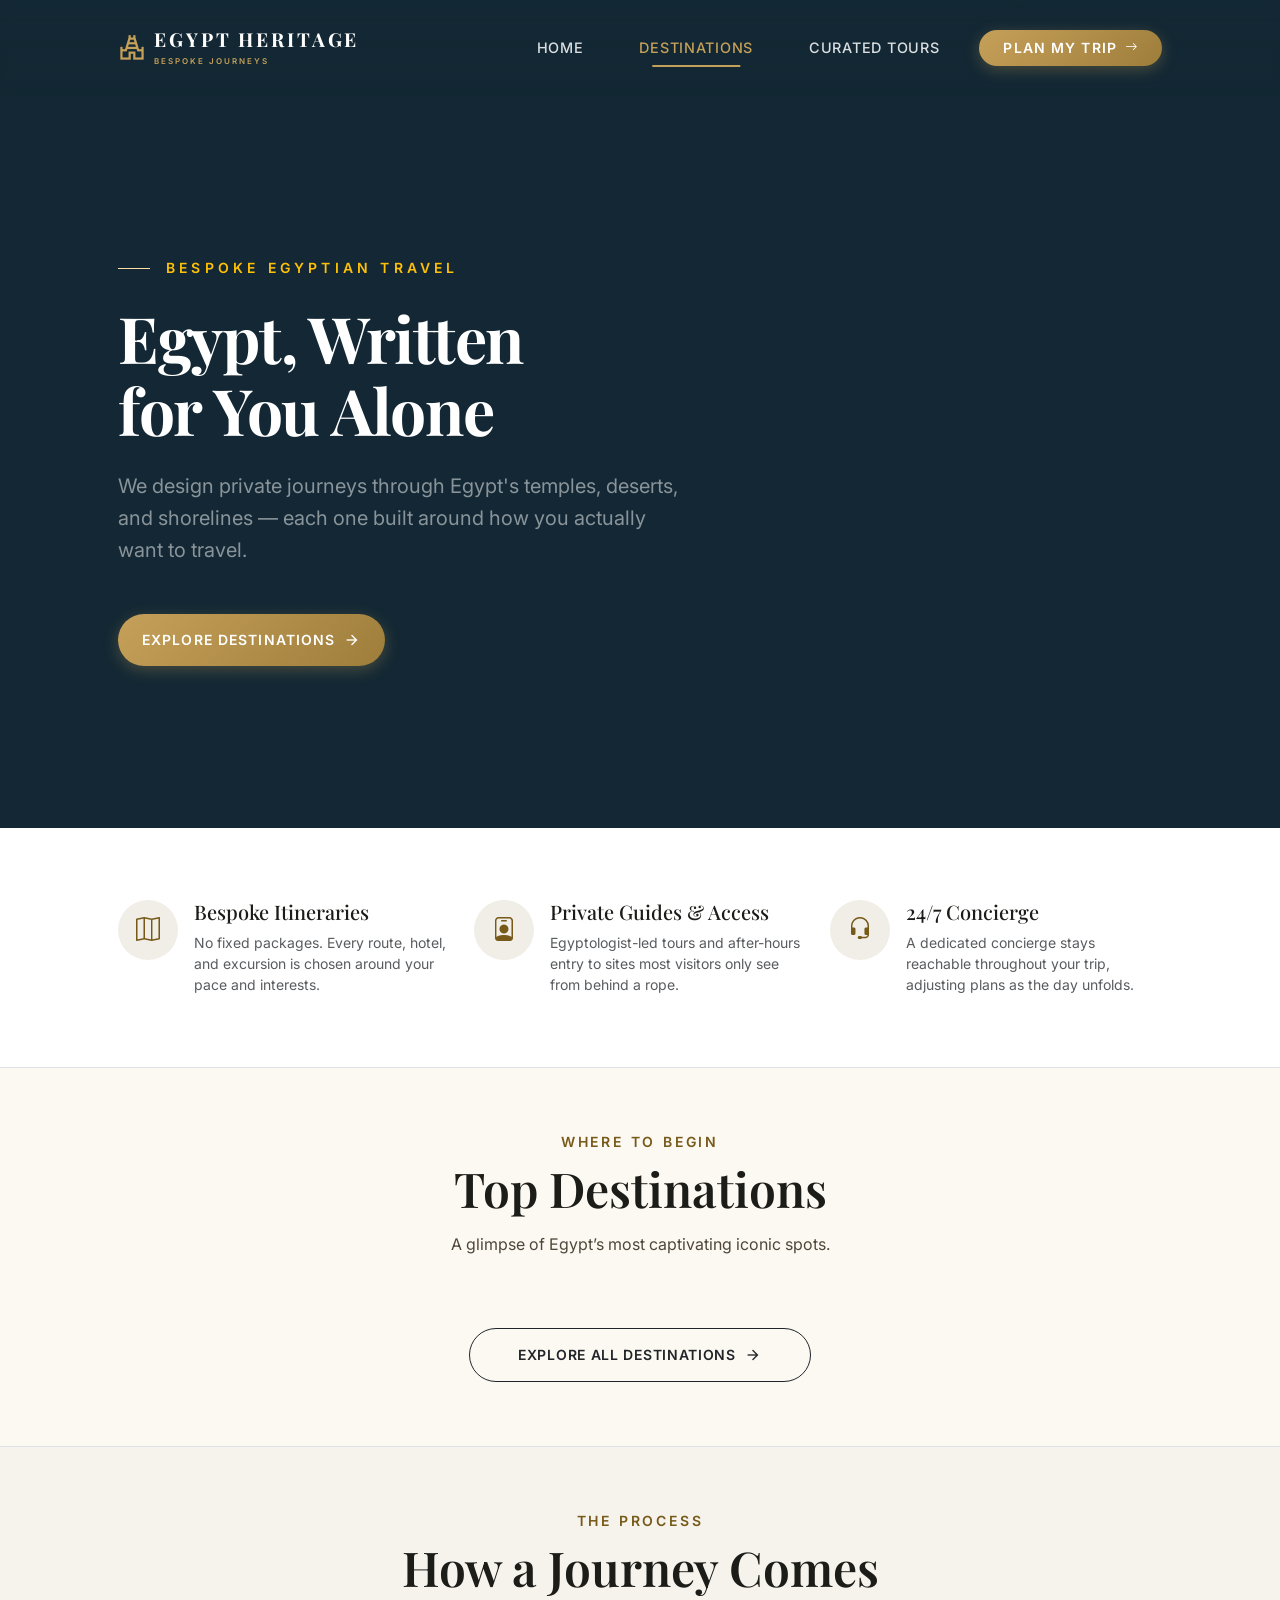
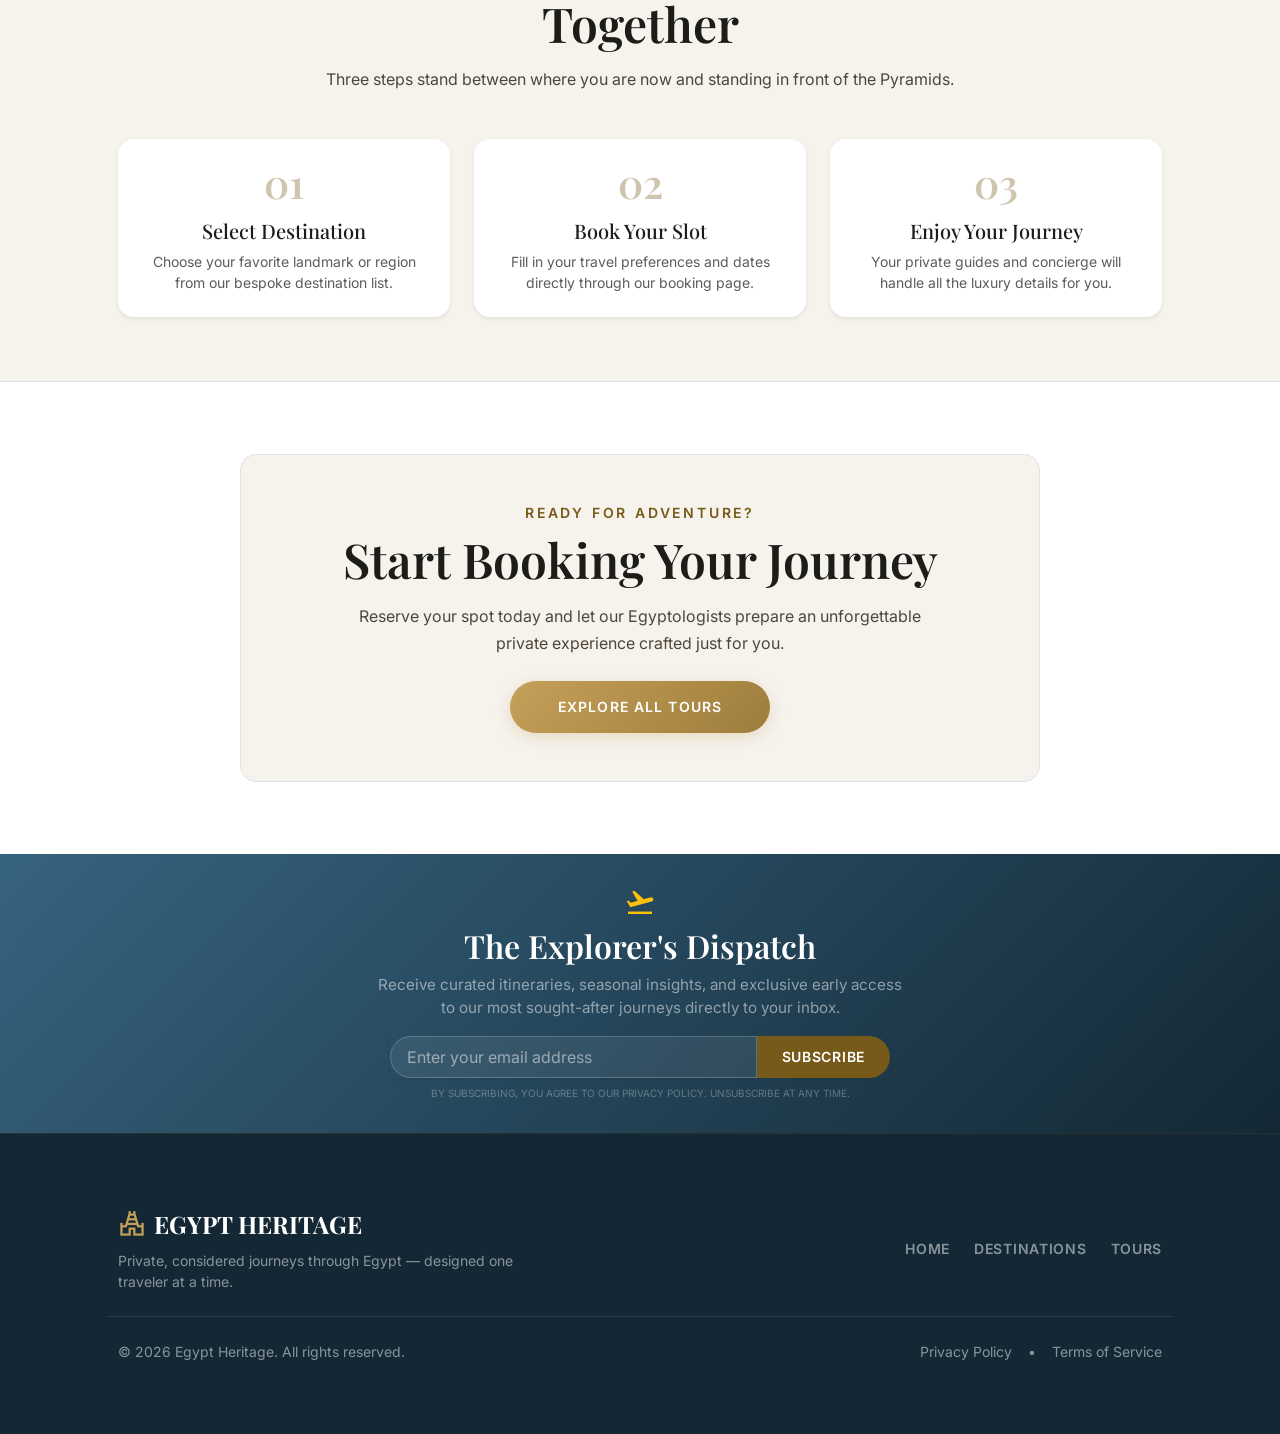
==== index.html @ 4c1e5c1d "Add files via upload" ====
<!DOCTYPE html>
<html lang="en">

<head>
  <meta charset="utf-8" />
  <meta name="viewport" content="width=device-width, initial-scale=1" />
  <title>Egypt Heritage | Bespoke Journeys Through Egypt</title>

  <link href="https://cdn.jsdelivr.net/npm/bootstrap@5.3.2/dist/css/bootstrap.min.css" rel="stylesheet" />
  <link href="https://fonts.googleapis.com/css2?family=Material+Symbols+Outlined:wght,FILL@100..700,0..1&display=swap"
    rel="stylesheet" />
  <link
    href="https://fonts.googleapis.com/css2?family=Playfair+Display:wght@400;500;600;700&family=Inter:wght@400;500;600&display=swap"
    rel="stylesheet" />
  <link rel="stylesheet" href="https://cdn.jsdelivr.net/npm/bootstrap-icons@1.11.1/font/bootstrap-icons.css">
  <link rel="stylesheet" href="home.css">
</head>

<body>

  <nav class="navbar navbar-expand-lg fixed-top custom-luxury-nav transition-all">
    <div class="container-xl px-3 px-lg-5">

      <a class="navbar-brand d-flex align-items-center gap-2" href="./index.html">
        <span class="material-symbols-outlined text-gold fs-3">temple_hindu</span>
        <div class="d-flex flex-column text-start">
          <span class="font-headline fw-bold tracking-wider text-white logo-text">EGYPT HERITAGE</span>
          <span class="label-md text-gold text-uppercase"
            style="font-size: 8px; letter-spacing: 0.25em; margin-top: -3px;">Bespoke Journeys</span>
        </div>
      </a>

      <button class="navbar-toggler border-0 shadow-none text-white p-0" type="button" data-bs-toggle="collapse"
        data-bs-target="#luxuryNavbar">
        <span class="material-symbols-outlined fs-2 text-gold">menu</span>
      </button>

      <div class="collapse navbar-collapse" id="luxuryNavbar">
        <ul class="navbar-nav ms-auto me-4 mb-2 mb-lg-0 align-items-lg-center gap-lg-4">
          <li class="nav-item">
            <a class="nav-link nav-luxury-link" href="./index.html">Home</a>
          </li>
          <li class="nav-item">
            <a class="nav-link nav-luxury-link active" href="./Destiantions.html">Destinations</a>
          </li>
          <li class="nav-item">
            <a class="nav-link nav-luxury-link" href="./Tours.html">Curated Tours</a>
          </li>
        </ul>
        <div class="d-flex align-items-center">
          <a href=""
            class="btn btn-luxury-gold rounded-pill px-4 py-2 d-inline-flex align-items-center gap-2 label-md text-uppercase">
            <span>Plan My Trip</span>
            <i class="bi bi-arrow-right small"></i>
          </a>
        </div>
      </div>

    </div>
  </nav>

  <main class="w-100">
    <section class="hero-section-home d-flex align-items-center overflow-hidden pt-5">
      <div class="position-absolute top-0 start-0 w-100 h-100 hero-bg-home"
        style="background-image: url('https://images.unsplash.com/photo-1539768942893-daf53e448371?auto=format&fit=crop&w=1800&q=80');">
      </div>
      <div class="position-absolute top-0 start-0 w-100 h-100 hero-overlay-home"></div>
      <div class="position-relative z-1 container-xl px-3 px-lg-5 mt-5">
        <div class="row">
          <div class="col-12 col-lg-8">
            <span class="label-md text-warning text-uppercase d-flex align-items-center gap-3 mb-4"
              style="letter-spacing: 0.3em;">
              <span style="width: 32px; height: 1px; background-color: #ffdea5;"></span>
              Bespoke Egyptian Travel
            </span>
            <h1 class="font-headline display-lg d-none d-md-block text-white mb-4">Egypt, Written<br />for You Alone
            </h1>
            <h1 class="font-headline display-lg-mobile d-md-none text-white mb-4">Egypt, Written for You Alone</h1>
            <p class="fs-5 text-white-50 mb-5" style="max-width: 560px; line-height: 1.6;">
              We design private journeys through Egypt's temples, deserts, and shorelines &mdash; each one built around
              how you actually want to travel.
            </p>
            <div class="d-flex flex-column flex-sm-row gap-3">
              <a href="./Destiantions.html"
                class="btn btn-luxury-gold rounded-pill px-4 py-3 label-md text-uppercase d-inline-flex align-items-center justify-content-center gap-2">
                Explore Destinations
                <span class="material-symbols-outlined" style="font-size: 18px;">arrow_forward</span>
              </a>
            </div>
          </div>
        </div>
      </div>
    </section>

    <section class="py-5 bg-white border-bottom">
      <div class="container-xl px-3 px-lg-5 py-4">
        <div class="row g-4">
          <div class="col-12 col-md-4">
            <div class="d-flex align-items-start gap-3">
              <div class="icon-box text-primary-custom flex-shrink-0">
                <i class="bi bi-map fs-4"></i>
              </div>
              <div>
                <h5 class="font-headline mb-2">Bespoke Itineraries</h5>
                <p class="text-muted small mb-0">No fixed packages. Every route, hotel, and excursion is chosen around
                  your pace and interests.</p>
              </div>
            </div>
          </div>
          <div class="col-12 col-md-4">
            <div class="d-flex align-items-start gap-3">
              <div class="icon-box text-primary-custom flex-shrink-0">
                <i class="bi bi-person-badge fs-4"></i>
              </div>
              <div>
                <h5 class="font-headline mb-2">Private Guides &amp; Access</h5>
                <p class="text-muted small mb-0">Egyptologist-led tours and after-hours entry to sites most visitors
                  only see from behind a rope.</p>
              </div>
            </div>
          </div>
          <div class="col-12 col-md-4">
            <div class="d-flex align-items-start gap-3">
              <div class="icon-box text-primary-custom flex-shrink-0">
                <i class="bi bi-headset fs-4"></i>
              </div>
              <div>
                <h5 class="font-headline mb-2">24/7 Concierge</h5>
                <p class="text-muted small mb-0">A dedicated concierge stays reachable throughout your trip, adjusting
                  plans as the day unfolds.</p>
              </div>
            </div>
          </div>
        </div>
      </div>
    </section>

    <section class="py-5 my-3">
      <div class="container-xl px-3 px-lg-5">
        <div class="text-center mx-auto mb-5" style="max-width: 600px;">
          <span class="label-md text-primary-custom text-uppercase d-block mb-2" style="letter-spacing: 0.2em;">Where to
            Begin</span>
          <h2 class="font-headline headline-lg mb-3">Top Destinations</h2>
          <p class="fs-6 text-on-surface-variant mb-0">A glimpse of Egypt’s most captivating iconic spots.</p>
        </div>

        <div class="row g-4 justify-content-center" id="featured-grid"></div>

        <div class="text-center mt-5">
          <a href="./Destiantions.html"
            class="btn btn-outline-dark rounded-pill px-5 py-3 label-md text-uppercase d-inline-flex align-items-center gap-2">
            Explore All Destinations
            <span class="material-symbols-outlined" style="font-size: 18px;">arrow_forward</span>
          </a>
        </div>
      </div>
    </section>

    <section class="py-5 bg-surface-low border-top border-bottom" id="how-it-works">
      <div class="container-xl px-3 px-lg-5 py-3">
        <div class="text-center mb-5 mx-auto" style="max-width: 650px;">
          <span class="label-md text-primary-custom text-uppercase d-block mb-2" style="letter-spacing: 0.2em;">The
            Process</span>
          <h2 class="font-headline headline-lg mb-3">How a Journey Comes Together</h2>
          <p class="text-on-surface-variant fs-6">Three steps stand between where you are now and standing in front of
            the Pyramids.</p>
        </div>

        <div class="row g-4">
          <div class="col-12 col-md-4">
            <div class="p-4 h-100 bg-white rounded-4 shadow-sm text-center">
              <span class="font-headline text-primary-custom step-number d-block mb-3">01</span>
              <h5 class="font-headline mb-2">Select Destination</h5>
              <p class="text-muted small mb-0">Choose your favorite landmark or region from our bespoke destination
                list.</p>
            </div>
          </div>
          <div class="col-12 col-md-4">
            <div class="p-4 h-100 bg-white rounded-4 shadow-sm text-center">
              <span class="font-headline text-primary-custom step-number d-block mb-3">02</span>
              <h5 class="font-headline mb-2">Book Your Slot</h5>
              <p class="text-muted small mb-0">Fill in your travel preferences and dates directly through our booking
                page.</p>
            </div>
          </div>
          <div class="col-12 col-md-4">
            <div class="p-4 h-100 bg-white rounded-4 shadow-sm text-center">
              <span class="font-headline text-primary-custom step-number d-block mb-3">03</span>
              <h5 class="font-headline mb-2">Enjoy Your Journey</h5>
              <p class="text-muted small mb-0">Your private guides and concierge will handle all the luxury details for
                you.</p>
            </div>
          </div>
        </div>
      </div>
    </section>

    <section class="py-5 bg-white">
      <div class="container-xl px-3 px-lg-5 py-4">
        <div class="bg-surface-low p-4 p-md-5 rounded-4 border text-center mx-auto" style="max-width: 800px;">
          <span class="label-md text-primary-custom text-uppercase d-block mb-2" style="letter-spacing: 0.2em;">Ready
            for Adventure?</span>
          <h2 class="font-headline headline-lg mb-3">Start Booking Your Journey</h2>
          <p class="text-on-surface-variant mb-4 mx-auto" style="max-width: 580px; line-height: 1.7;">
            Reserve your spot today and let our Egyptologists prepare an unforgettable private experience crafted just
            for you.
          </p>
          <a href="./Tours.html"
            class="btn btn-luxury-gold rounded-pill px-5 py-3 label-md text-uppercase d-inline-flex align-items-center gap-2">
            Explore All Tours
          </a>
        </div>
      </div>
    </section>

    <section class="py-4 newsletter-section text-white position-relative">
      <div class="container-xl px-3 px-lg-5 text-center">
        <div class="mx-auto py-2" style="max-width: 650px;">
          <span class="material-symbols-outlined text-warning mb-2" style="font-size: 32px;">flight_takeoff</span>
          <h3 class="font-headline headline-md mb-2 text-white">The Explorer's Dispatch</h3>
          <p class="fs-6 text-white-50 mb-3 mx-auto"
            style="max-width: 540px; line-height: 1.5; font-size: 0.95rem !important;">
            Receive curated itineraries, seasonal insights, and exclusive early access to our most sought-after journeys
            directly to your inbox.
          </p>

          <form class="d-flex flex-column flex-sm-row justify-content-center shadow-sm mb-2 mx-auto" id="newsletterForm"
            style="max-width: 500px;">
            <input type="email"
              class="form-control form-control-custom rounded-start-pill rounded-sm-end-0 py-2 px-3 small"
              placeholder="Enter your email address" required />
            <button type="submit"
              class="btn bg-primary-custom rounded-end-pill rounded-sm-start-0 px-4 py-2 label-md text-uppercase text-nowrap mt-2 mt-sm-0">
              Subscribe
            </button>
          </form>

          <p class="text-white-50 text-uppercase tracking-wide mb-0" style="font-size: 10px; opacity: 0.6;">
            By subscribing, you agree to our privacy policy. Unsubscribe at any time.
          </p>
        </div>
      </div>
    </section>
  </main>

  <footer class="py-5 text-white" style="background-color: #132834; border-top: 1px solid rgba(119, 90, 25, 0.2);">
    <div class="container-xl px-3 px-lg-5 py-4">
      <div
        class="row g-4 justify-content-between align-items-center border-bottom border-secondary border-opacity-25 pb-4 mb-4">

        <div class="col-12 col-md-6 text-center text-md-start">
          <div class="d-flex align-items-center justify-content-center justify-content-md-start gap-2 mb-2">
            <span class="material-symbols-outlined text-gold fs-3">temple_hindu</span>
            <span class="font-headline fw-bold text-white fs-4">EGYPT HERITAGE</span>
          </div>
          <p class="text-white-50 small mb-0" style="max-width: 400px;">
            Private, considered journeys through Egypt — designed one traveler at a time.
          </p>
        </div>

        <div class="col-12 col-md-6 text-center text-md-end">
          <div class="d-flex flex-wrap justify-content-center justify-content-md-end gap-4 label-md text-uppercase">
            <a href="./index.html" class="text-white-50 text-decoration-none hover-gold">Home</a>
            <a href="../index.html" class="text-white-50 text-decoration-none hover-gold">Destinations</a>
            <a href="../tours/index.html" class="text-white-50 text-decoration-none hover-gold">Tours</a>
          </div>
        </div>

      </div>

      <div class="d-flex flex-column flex-sm-row justify-content-between align-items-center text-white-50 small">
        <p class="mb-2 mb-sm-0">© 2026 Egypt Heritage. All rights reserved.</p>
        <div class="d-flex gap-3">
          <a href="#" class="text-white-50 text-decoration-none hover-gold">Privacy Policy</a>
          <span>•</span>
          <a href="#" class="text-white-50 text-decoration-none hover-gold">Terms of Service</a>
        </div>
      </div>
    </div>
  </footer>

  <div class="modal fade" id="successModal" tabindex="-1" aria-hidden="true">
    <div class="modal-dialog modal-dialog-centered">
      <div class="modal-content bg-dark text-white border-secondary text-center p-4">
        <div class="modal-body">
          <span class="material-symbols-outlined text-success display-4 mb-3">check_circle</span>
          <h4 class="font-headline mb-2" id="successModalTitle">Thank You!</h4>
          <p class="text-white-50 mb-0" id="successModalBody">You have successfully subscribed to our Newsletter</p>
        </div>
      </div>
    </div>
  </div>

  <script src="https://cdn.jsdelivr.net/npm/bootstrap@5.3.2/dist/js/bootstrap.bundle.min.js"></script>
  <script src="main.js"></script>
</body>

</html>
---- home.css ----
body {
    background-color: #fcf9f3;
    font-family: 'Inter', sans-serif;
    color: #1c1c18;
}

.text-primary-custom { color: #775a19; }
.text-secondary-custom { color: #36637f; }
.text-on-surface-variant { color: #4e4639; }
.text-gold { color: #c5a059 !important; }

.bg-surface-custom { background-color: #fcf9f3; }
.bg-surface-low { background-color: #f6f3ed; }
.bg-surface-container { background-color: #f0eee8; }

.bg-primary-custom {
    background-color: #775a19;
    color: #ffffff;
}

.bg-secondary-custom {
    background-color: #36637f;
    color: #ffffff;
}

.bg-dark-custom { background-color: #132834; }

.font-headline { font-family: 'Playfair Display', serif; }

.display-lg {
    font-size: 64px;
    line-height: 72px;
    font-weight: 700;
    letter-spacing: -0.02em;
}

.display-lg-mobile {
    font-size: 40px;
    line-height: 48px;
    font-weight: 700;
}

.headline-lg {
    font-size: 48px;
    line-height: 56px;
    font-weight: 600;
}

.headline-md {
    font-size: 32px;
    line-height: 40px;
    font-weight: 600;
}

.label-md {
    font-size: 14px;
    line-height: 20px;
    font-weight: 600;
    letter-spacing: 0.05em;
}

.transition-all {
    transition: all 0.35s cubic-bezier(0.4, 0, 0.2, 1);
}

.custom-luxury-nav {
    padding: 1.25rem 0;
    background: linear-gradient(to bottom, rgba(19, 40, 52, 0.85) 0%, rgba(19, 40, 52, 0) 100%);
    backdrop-filter: blur(4px);
    -webkit-backdrop-filter: blur(4px);
    z-index: 1030;
}

.custom-luxury-nav.scrolled {
    padding: 0.75rem 0;
    background-color: rgba(19, 40, 52, 0.95) !important;
    backdrop-filter: blur(12px);
    -webkit-backdrop-filter: blur(12px);
    box-shadow: 0 10px 30px rgba(0, 0, 0, 0.2);
    border-bottom: 1px solid rgba(197, 160, 89, 0.2);
}

.custom-luxury-nav .logo-text {
    font-size: 1.2rem;
    letter-spacing: 0.15em;
}

.nav-luxury-link {
    color: rgba(255, 255, 255, 0.85) !important;
    font-size: 0.9rem;
    font-weight: 500;
    letter-spacing: 0.05em;
    text-transform: uppercase;
    padding: 0.5rem 1rem !important;
    position: relative;
    transition: color 0.3s ease;
}

.nav-luxury-link:hover,
.nav-luxury-link.active {
    color: #c5a059 !important;
}

.nav-luxury-link::after {
    content: '';
    position: absolute;
    bottom: 0;
    left: 50%;
    width: 0;
    height: 2px;
    background-color: #c5a059;
    transition: all 0.3s ease;
    transform: translateX(-50%);
}

.nav-luxury-link:hover::after,
.nav-luxury-link.active::after {
    width: 60%;
}

.btn-luxury-gold {
    background: linear-gradient(135deg, #c5a059 0%, #9e7d3b 100%);
    color: #ffffff !important;
    border: none;
    font-weight: 600;
    letter-spacing: 0.08em;
    box-shadow: 0 4px 15px rgba(197, 160, 89, 0.3);
    transition: all 0.3s ease;
}

.btn-luxury-gold:hover {
    background: linear-gradient(135deg, #d4af66 0%, #b08e48 100%);
    transform: translateY(-2px);
    box-shadow: 0 6px 20px rgba(197, 160, 89, 0.45);
}

.hover-gold:hover {
    color: #c5a059 !important;
    transition: color 0.3s ease;
}

.hero-section-home {
    height: 92vh;
    min-height: 620px;
    position: relative;
    background-color: #132834;
}

.hero-bg-home {
    background-size: cover;
    background-position: center;
    transform: scale(1.02);
}

.hero-overlay-home {
    background: linear-gradient(100deg, rgba(19, 40, 52, 0.88) 0%, rgba(19, 40, 52, 0.55) 55%, rgba(19, 40, 52, 0.25) 100%);
}

.card-bento-sm {
    position: relative;
    border-radius: 1rem;
    overflow: hidden;
    height: 340px;
    box-shadow: 0 10px 25px rgba(0, 0, 0, 0.08);
    transition: all 0.5s ease;
}

.card-bento-sm:hover {
    box-shadow: 0 20px 35px rgba(0, 0, 0, 0.18);
}

.card-bento-sm img {
    width: 100%;
    height: 100%;
    object-fit: cover;
    transition: transform 1s ease;
}

.card-bento-sm:hover img {
    transform: scale(1.05);
}

.card-overlay {
    background: linear-gradient(to top, rgba(0, 0, 0, 0.75) 0%, rgba(0, 0, 0, 0.2) 50%, transparent 100%);
}

.btn-circle {
    width: 48px;
    height: 48px;
    border-radius: 50%;
    display: flex;
    align-items: center;
    justify-content: center;
    transition: all 0.3s ease;
}

.btn-circle:hover {
    background-color: #775a19 !important;
    border-color: #775a19 !important;
    transform: scale(1.1);
}

.icon-box {
    width: 60px;
    height: 60px;
    border-radius: 50%;
    background-color: rgba(119, 90, 25, 0.1);
    display: flex;
    align-items: center;
    justify-content: center;
}

.step-number {
    font-size: 40px;
    font-weight: 600;
    line-height: 1;
    opacity: 0.35;
}

.backdrop-blur {
    backdrop-filter: blur(8px);
    -webkit-backdrop-filter: blur(8px);
}

.form-control-plan {
    background-color: #ffffff;
    border: 1px solid rgba(119, 90, 25, 0.18);
    border-radius: 0.6rem;
    padding: 0.65rem 0.9rem;
}

.form-control-plan:focus {
    border-color: #775a19;
    box-shadow: 0 0 0 0.2rem rgba(119, 90, 25, 0.12);
}

.newsletter-section {
    background: linear-gradient(135deg, #36637f 0%, #132834 100%);
}

.form-control-custom {
    background: rgba(255, 255, 255, 0.08);
    backdrop-filter: blur(8px);
    color: #fff;
    border: 1px solid rgba(255, 255, 255, 0.2);
    border-radius: 0;
    padding: 1rem 1.5rem;
}

.form-control-custom:focus {
    background: rgba(255, 255, 255, 0.12);
    color: #fff;
    box-shadow: none;
    border-color: #ffdea5;
}

.form-control-custom::placeholder {
    color: rgba(255, 255, 255, 0.5);
}
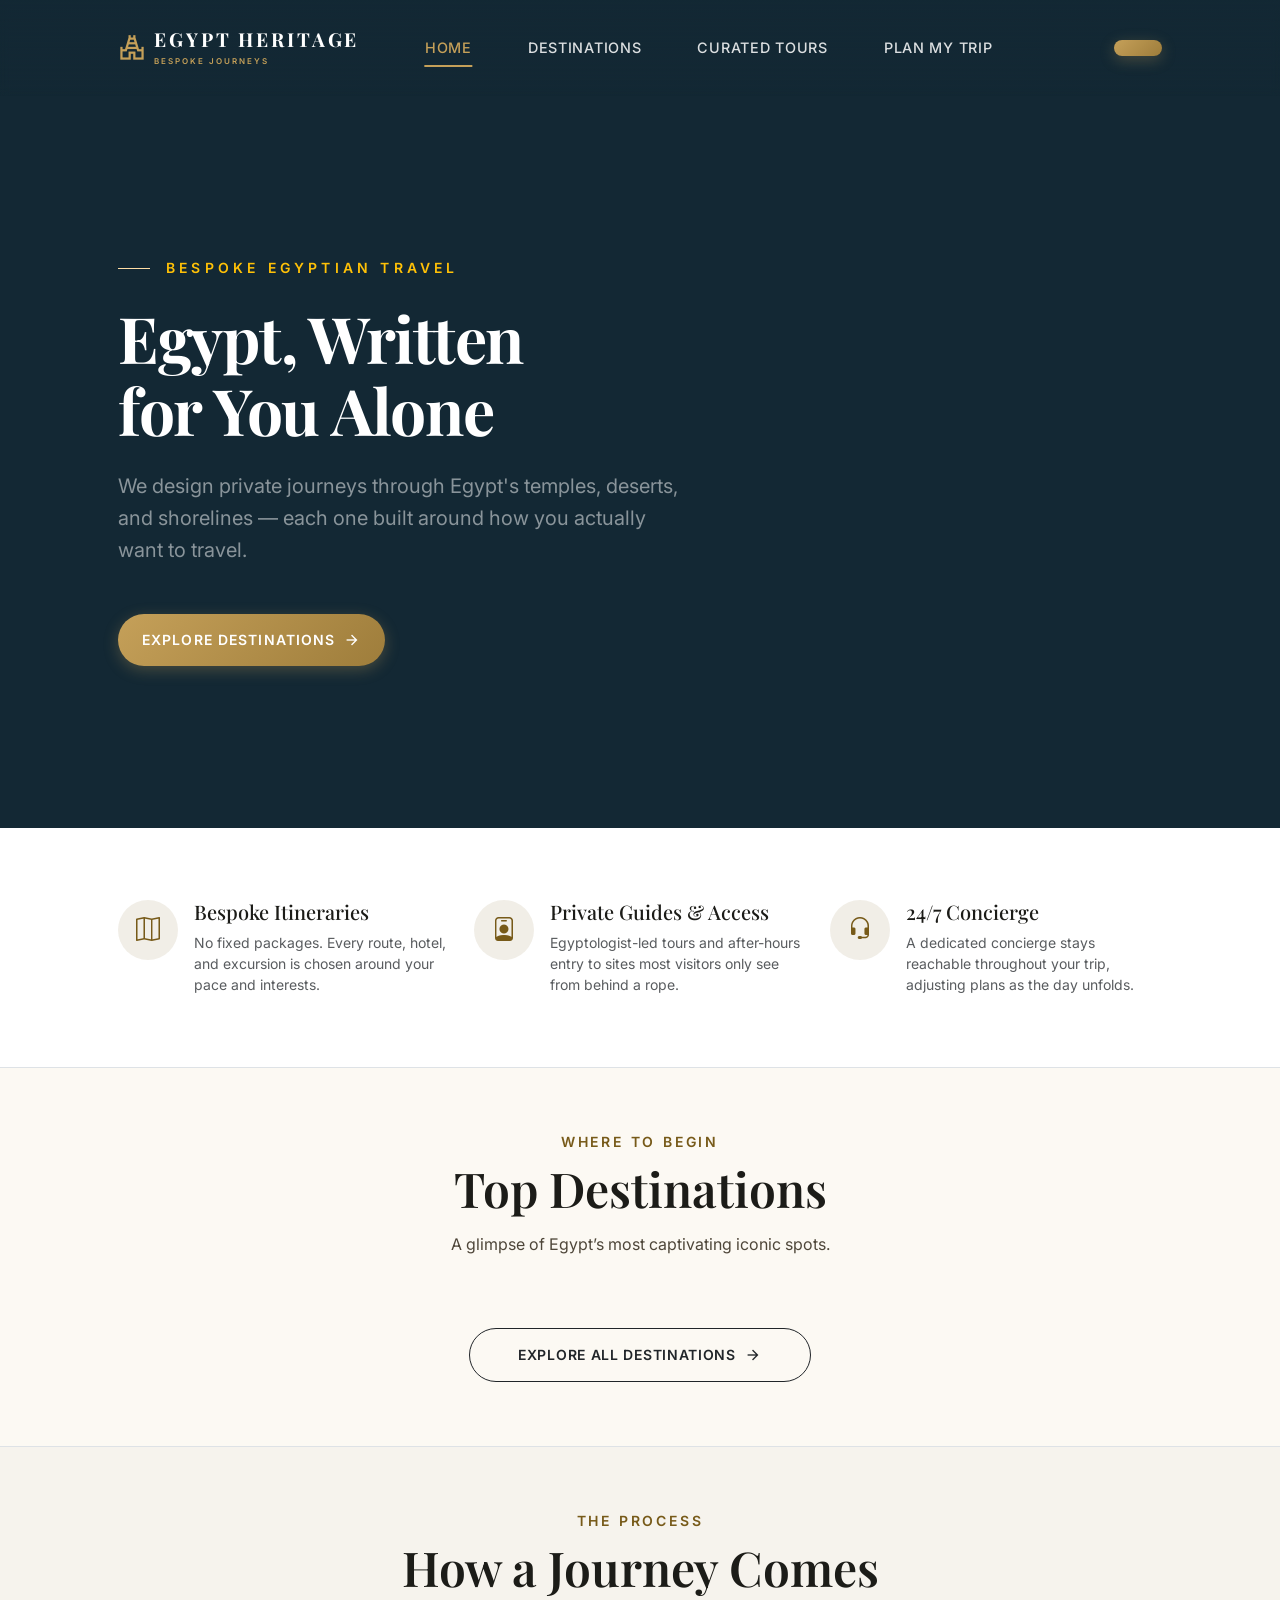
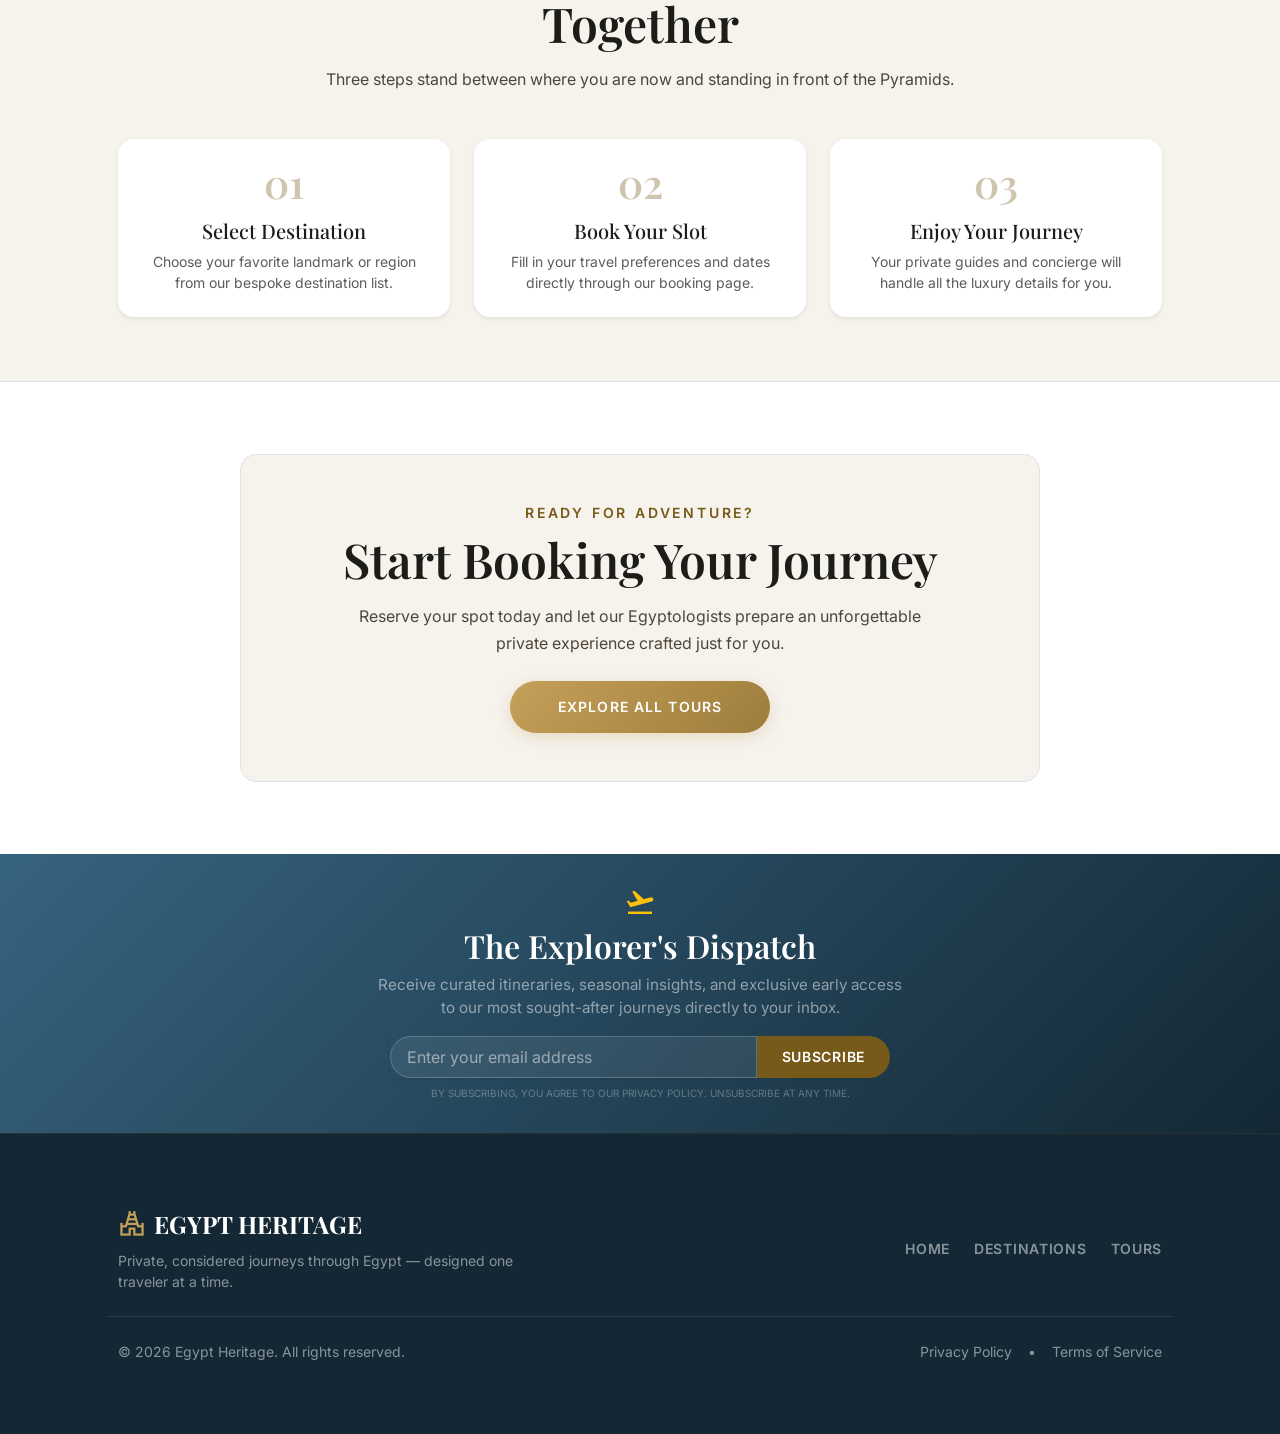
==== commit 6e7c78e6: "Refactor index.html for improved structure Updated the HTML structure and fixed minor issues." ====
--- a/index.html
+++ b/index.html
@@ -13,7 +13,7 @@
     href="https://fonts.googleapis.com/css2?family=Playfair+Display:wght@400;500;600;700&family=Inter:wght@400;500;600&display=swap"
     rel="stylesheet" />
   <link rel="stylesheet" href="https://cdn.jsdelivr.net/npm/bootstrap-icons@1.11.1/font/bootstrap-icons.css">
-  <link rel="stylesheet" href="home.css">
+  <link rel="stylesheet" href="./css/home.css">
 </head>
 
 <body>
@@ -21,11 +21,12 @@
   <nav class="navbar navbar-expand-lg fixed-top custom-luxury-nav transition-all">
     <div class="container-xl px-3 px-lg-5">
 
-      <a class="navbar-brand d-flex align-items-center gap-2" href="./index.html">
+
+      <a class="navbar-brand d-flex align-items-center gap-2 m-0" href="../index.html">
         <span class="material-symbols-outlined text-gold fs-3">temple_hindu</span>
         <div class="d-flex flex-column text-start">
-          <span class="font-headline fw-bold tracking-wider text-white logo-text">EGYPT HERITAGE</span>
-          <span class="label-md text-gold text-uppercase"
+          <span class="font-headline fw-bold tracking-wider text-white logo-text text-nowrap">EGYPT HERITAGE</span>
+          <span class="label-md text-gold text-uppercase text-nowrap"
             style="font-size: 8px; letter-spacing: 0.25em; margin-top: -3px;">Bespoke Journeys</span>
         </div>
       </a>
@@ -35,29 +36,36 @@
         <span class="material-symbols-outlined fs-2 text-gold">menu</span>
       </button>
 
-      <div class="collapse navbar-collapse" id="luxuryNavbar">
-        <ul class="navbar-nav ms-auto me-4 mb-2 mb-lg-0 align-items-lg-center gap-lg-4">
+      <div class="collapse navbar-collapse justify-content-between" id="luxuryNavbar">
+
+        <ul class="navbar-nav mx-auto align-items-lg-center gap-lg-3 gap-xl-4 my-3 my-lg-0 text-center">
           <li class="nav-item">
-            <a class="nav-link nav-luxury-link" href="./index.html">Home</a>
+            <a class="nav-link nav-luxury-link text-nowrap active" href="./index.html">Home</a>
           </li>
           <li class="nav-item">
-            <a class="nav-link nav-luxury-link active" href="./Destiantions.html">Destinations</a>
+            <a class="nav-link nav-luxury-link text-nowrap " href="./pages/Destiantions.html">Destinations</a>
           </li>
           <li class="nav-item">
-            <a class="nav-link nav-luxury-link" href="./Tours.html">Curated Tours</a>
+            <a class="nav-link nav-luxury-link text-nowrap" href="./pages/Tours.html">Curated Tours</a>
+          </li>
+          <li class="nav-item">
+            <a class="nav-link nav-luxury-link text-nowrap" href="./pages/Booking.html">Plan My Trip</a>
           </li>
         </ul>
-        <div class="d-flex align-items-center">
-          <a href=""
-            class="btn btn-luxury-gold rounded-pill px-4 py-2 d-inline-flex align-items-center gap-2 label-md text-uppercase">
-            <span>Plan My Trip</span>
-            <i class="bi bi-arrow-right small"></i>
-          </a>
-        </div>
+
+
+        <div
+          class="nav-auth-wrapper d-flex align-items-center justify-content-center justify-content-lg-end gap-4 gap-xl-5">
+          <span id="userDisplayName" class="text-gold fw-medium small text-nowrap me-2"></span>
+          <a href="#" id="authBtn"
+            class="btn btn-luxury-gold rounded-pill px-4 py-2 label-md text-uppercase text-nowrap"></a>
+        </div>
+
       </div>
 
     </div>
   </nav>
+
 
   <main class="w-100">
     <section class="hero-section-home d-flex align-items-center overflow-hidden pt-5">
@@ -81,7 +89,7 @@
               how you actually want to travel.
             </p>
             <div class="d-flex flex-column flex-sm-row gap-3">
-              <a href="./Destiantions.html"
+              <a href="./pages/Destiantions.html"
                 class="btn btn-luxury-gold rounded-pill px-4 py-3 label-md text-uppercase d-inline-flex align-items-center justify-content-center gap-2">
                 Explore Destinations
                 <span class="material-symbols-outlined" style="font-size: 18px;">arrow_forward</span>
@@ -147,7 +155,7 @@
         <div class="row g-4 justify-content-center" id="featured-grid"></div>
 
         <div class="text-center mt-5">
-          <a href="./Destiantions.html"
+          <a href="./pages/Destiantions.html"
             class="btn btn-outline-dark rounded-pill px-5 py-3 label-md text-uppercase d-inline-flex align-items-center gap-2">
             Explore All Destinations
             <span class="material-symbols-outlined" style="font-size: 18px;">arrow_forward</span>
@@ -205,7 +213,7 @@
             Reserve your spot today and let our Egyptologists prepare an unforgettable private experience crafted just
             for you.
           </p>
-          <a href="./Tours.html"
+          <a href="./pages/Tours.html"
             class="btn btn-luxury-gold rounded-pill px-5 py-3 label-md text-uppercase d-inline-flex align-items-center gap-2">
             Explore All Tours
           </a>
@@ -261,8 +269,8 @@
         <div class="col-12 col-md-6 text-center text-md-end">
           <div class="d-flex flex-wrap justify-content-center justify-content-md-end gap-4 label-md text-uppercase">
             <a href="./index.html" class="text-white-50 text-decoration-none hover-gold">Home</a>
-            <a href="../index.html" class="text-white-50 text-decoration-none hover-gold">Destinations</a>
-            <a href="../tours/index.html" class="text-white-50 text-decoration-none hover-gold">Tours</a>
+            <a href="./pages/Destiantions.html" class="text-white-50 text-decoration-none hover-gold">Destinations</a>
+            <a href="./pages/Tours.html" class="text-white-50 text-decoration-none hover-gold">Tours</a>
           </div>
         </div>
 
@@ -292,7 +300,7 @@
   </div>
 
   <script src="https://cdn.jsdelivr.net/npm/bootstrap@5.3.2/dist/js/bootstrap.bundle.min.js"></script>
-  <script src="main.js"></script>
+  <script src="./js/main.js"></script>
 </body>
 
-</html>+</html>
--- a/css/home.css
+++ b/css/home.css
@@ -0,0 +1,259 @@
+body {
+    background-color: #fcf9f3;
+    font-family: 'Inter', sans-serif;
+    color: #1c1c18;
+}
+
+.text-primary-custom { color: #775a19; }
+.text-secondary-custom { color: #36637f; }
+.text-on-surface-variant { color: #4e4639; }
+.text-gold { color: #c5a059 !important; }
+
+.bg-surface-custom { background-color: #fcf9f3; }
+.bg-surface-low { background-color: #f6f3ed; }
+.bg-surface-container { background-color: #f0eee8; }
+
+.bg-primary-custom {
+    background-color: #775a19;
+    color: #ffffff;
+}
+
+.bg-secondary-custom {
+    background-color: #36637f;
+    color: #ffffff;
+}
+
+.bg-dark-custom { background-color: #132834; }
+
+.font-headline { font-family: 'Playfair Display', serif; }
+
+.display-lg {
+    font-size: 64px;
+    line-height: 72px;
+    font-weight: 700;
+    letter-spacing: -0.02em;
+}
+
+.display-lg-mobile {
+    font-size: 40px;
+    line-height: 48px;
+    font-weight: 700;
+}
+
+.headline-lg {
+    font-size: 48px;
+    line-height: 56px;
+    font-weight: 600;
+}
+
+.headline-md {
+    font-size: 32px;
+    line-height: 40px;
+    font-weight: 600;
+}
+
+.label-md {
+    font-size: 14px;
+    line-height: 20px;
+    font-weight: 600;
+    letter-spacing: 0.05em;
+}
+
+.transition-all {
+    transition: all 0.35s cubic-bezier(0.4, 0, 0.2, 1);
+}
+
+.custom-luxury-nav {
+    padding: 1.25rem 0;
+    background: linear-gradient(to bottom, rgba(19, 40, 52, 0.85) 0%, rgba(19, 40, 52, 0) 100%);
+    backdrop-filter: blur(4px);
+    -webkit-backdrop-filter: blur(4px);
+    z-index: 1030;
+}
+
+.custom-luxury-nav.scrolled {
+    padding: 0.75rem 0;
+    background-color: rgba(19, 40, 52, 0.95) !important;
+    backdrop-filter: blur(12px);
+    -webkit-backdrop-filter: blur(12px);
+    box-shadow: 0 10px 30px rgba(0, 0, 0, 0.2);
+    border-bottom: 1px solid rgba(197, 160, 89, 0.2);
+}
+
+.custom-luxury-nav .logo-text {
+    font-size: 1.2rem;
+    letter-spacing: 0.15em;
+}
+
+.nav-luxury-link {
+    color: rgba(255, 255, 255, 0.85) !important;
+    font-size: 0.9rem;
+    font-weight: 500;
+    letter-spacing: 0.05em;
+    text-transform: uppercase;
+    padding: 0.5rem 1rem !important;
+    position: relative;
+    transition: color 0.3s ease;
+}
+
+.nav-luxury-link:hover,
+.nav-luxury-link.active {
+    color: #c5a059 !important;
+}
+
+.nav-luxury-link::after {
+    content: '';
+    position: absolute;
+    bottom: 0;
+    left: 50%;
+    width: 0;
+    height: 2px;
+    background-color: #c5a059;
+    transition: all 0.3s ease;
+    transform: translateX(-50%);
+}
+
+.nav-luxury-link:hover::after,
+.nav-luxury-link.active::after {
+    width: 60%;
+}
+
+.btn-luxury-gold {
+    background: linear-gradient(135deg, #c5a059 0%, #9e7d3b 100%);
+    color: #ffffff !important;
+    border: none;
+    font-weight: 600;
+    letter-spacing: 0.08em;
+    box-shadow: 0 4px 15px rgba(197, 160, 89, 0.3);
+    transition: all 0.3s ease;
+}
+
+.btn-luxury-gold:hover {
+    background: linear-gradient(135deg, #d4af66 0%, #b08e48 100%);
+    transform: translateY(-2px);
+    box-shadow: 0 6px 20px rgba(197, 160, 89, 0.45);
+}
+
+.hover-gold:hover {
+    color: #c5a059 !important;
+    transition: color 0.3s ease;
+}
+
+.hero-section-home {
+    height: 92vh;
+    min-height: 620px;
+    position: relative;
+    background-color: #132834;
+}
+
+.hero-bg-home {
+    background-size: cover;
+    background-position: center;
+    transform: scale(1.02);
+}
+
+.hero-overlay-home {
+    background: linear-gradient(100deg, rgba(19, 40, 52, 0.88) 0%, rgba(19, 40, 52, 0.55) 55%, rgba(19, 40, 52, 0.25) 100%);
+}
+
+.card-bento-sm {
+    position: relative;
+    border-radius: 1rem;
+    overflow: hidden;
+    height: 340px;
+    box-shadow: 0 10px 25px rgba(0, 0, 0, 0.08);
+    transition: all 0.5s ease;
+}
+
+.card-bento-sm:hover {
+    box-shadow: 0 20px 35px rgba(0, 0, 0, 0.18);
+}
+
+.card-bento-sm img {
+    width: 100%;
+    height: 100%;
+    object-fit: cover;
+    transition: transform 1s ease;
+}
+
+.card-bento-sm:hover img {
+    transform: scale(1.05);
+}
+
+.card-overlay {
+    background: linear-gradient(to top, rgba(0, 0, 0, 0.75) 0%, rgba(0, 0, 0, 0.2) 50%, transparent 100%);
+}
+
+.btn-circle {
+    width: 48px;
+    height: 48px;
+    border-radius: 50%;
+    display: flex;
+    align-items: center;
+    justify-content: center;
+    transition: all 0.3s ease;
+}
+
+.btn-circle:hover {
+    background-color: #775a19 !important;
+    border-color: #775a19 !important;
+    transform: scale(1.1);
+}
+
+.icon-box {
+    width: 60px;
+    height: 60px;
+    border-radius: 50%;
+    background-color: rgba(119, 90, 25, 0.1);
+    display: flex;
+    align-items: center;
+    justify-content: center;
+}
+
+.step-number {
+    font-size: 40px;
+    font-weight: 600;
+    line-height: 1;
+    opacity: 0.35;
+}
+
+.backdrop-blur {
+    backdrop-filter: blur(8px);
+    -webkit-backdrop-filter: blur(8px);
+}
+
+.form-control-plan {
+    background-color: #ffffff;
+    border: 1px solid rgba(119, 90, 25, 0.18);
+    border-radius: 0.6rem;
+    padding: 0.65rem 0.9rem;
+}
+
+.form-control-plan:focus {
+    border-color: #775a19;
+    box-shadow: 0 0 0 0.2rem rgba(119, 90, 25, 0.12);
+}
+
+.newsletter-section {
+    background: linear-gradient(135deg, #36637f 0%, #132834 100%);
+}
+
+.form-control-custom {
+    background: rgba(255, 255, 255, 0.08);
+    backdrop-filter: blur(8px);
+    color: #fff;
+    border: 1px solid rgba(255, 255, 255, 0.2);
+    border-radius: 0;
+    padding: 1rem 1.5rem;
+}
+
+.form-control-custom:focus {
+    background: rgba(255, 255, 255, 0.12);
+    color: #fff;
+    box-shadow: none;
+    border-color: #ffdea5;
+}
+
+.form-control-custom::placeholder {
+    color: rgba(255, 255, 255, 0.5);
+}
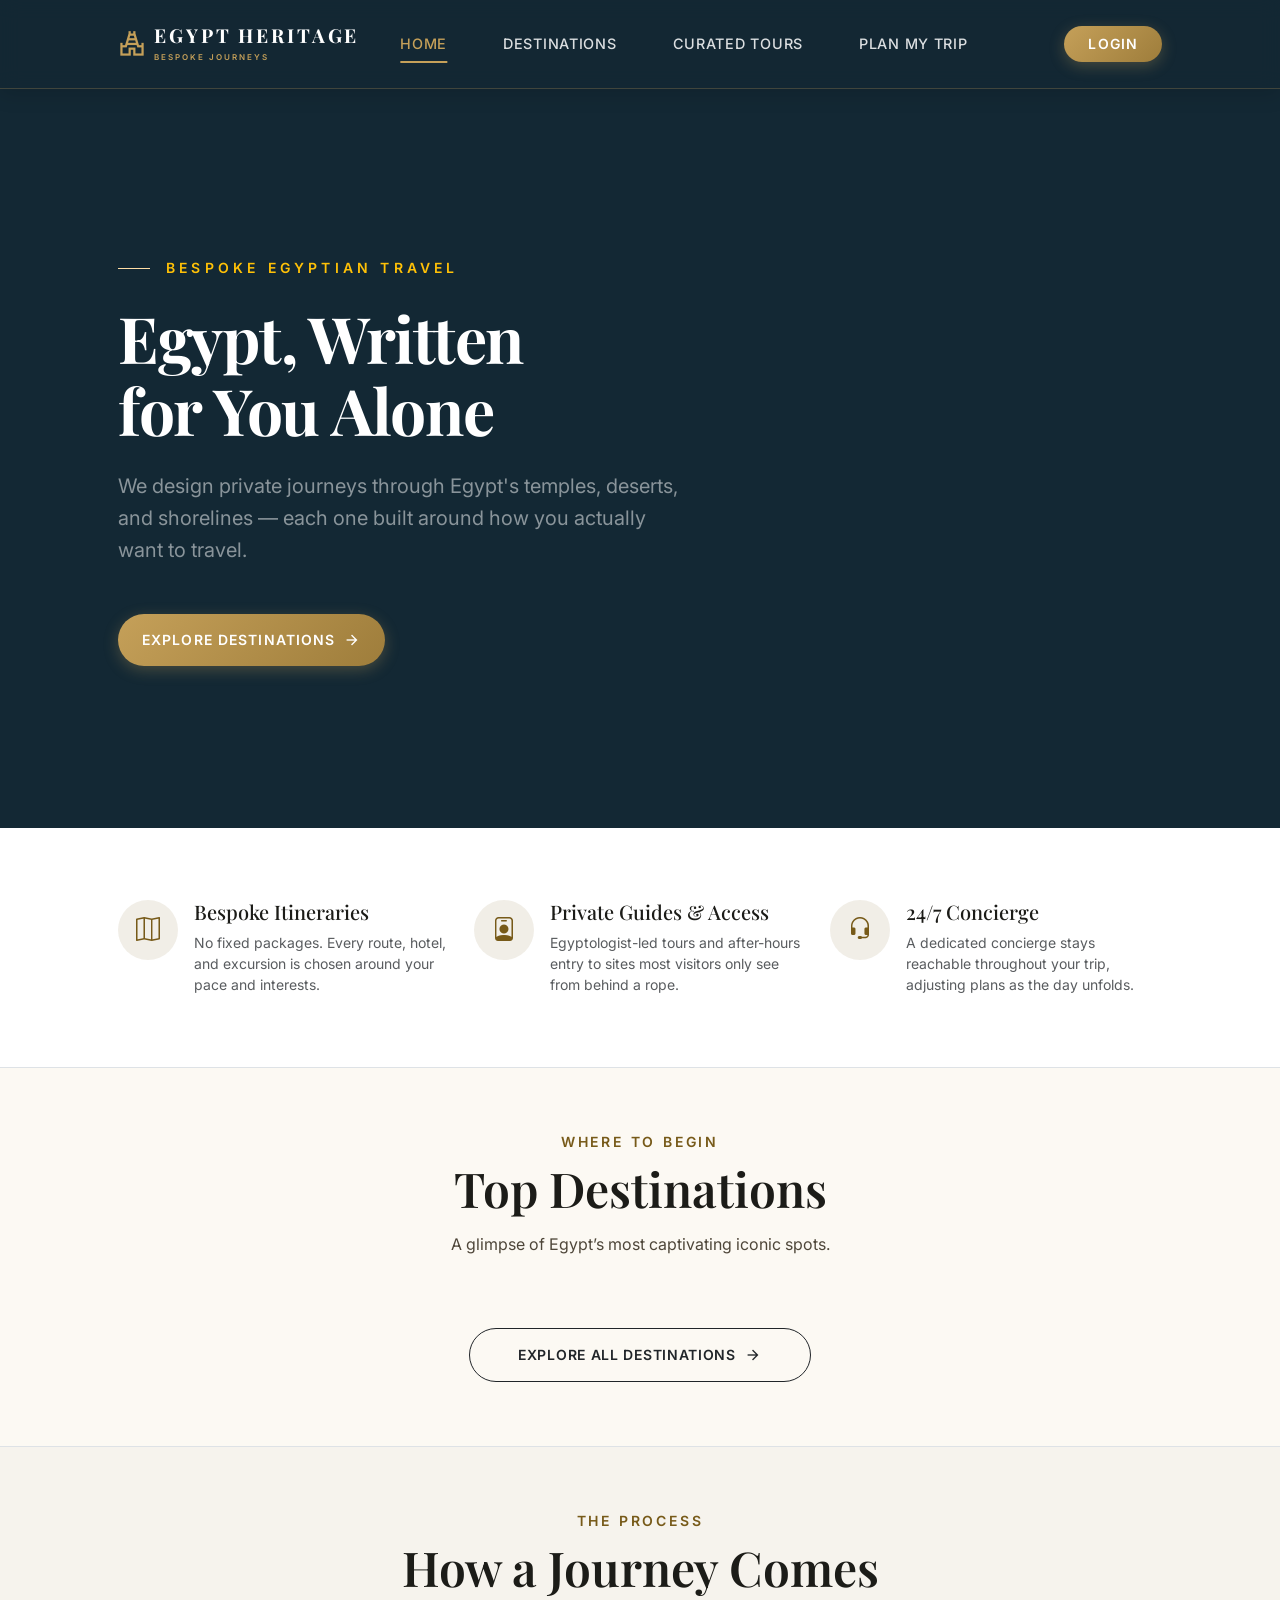
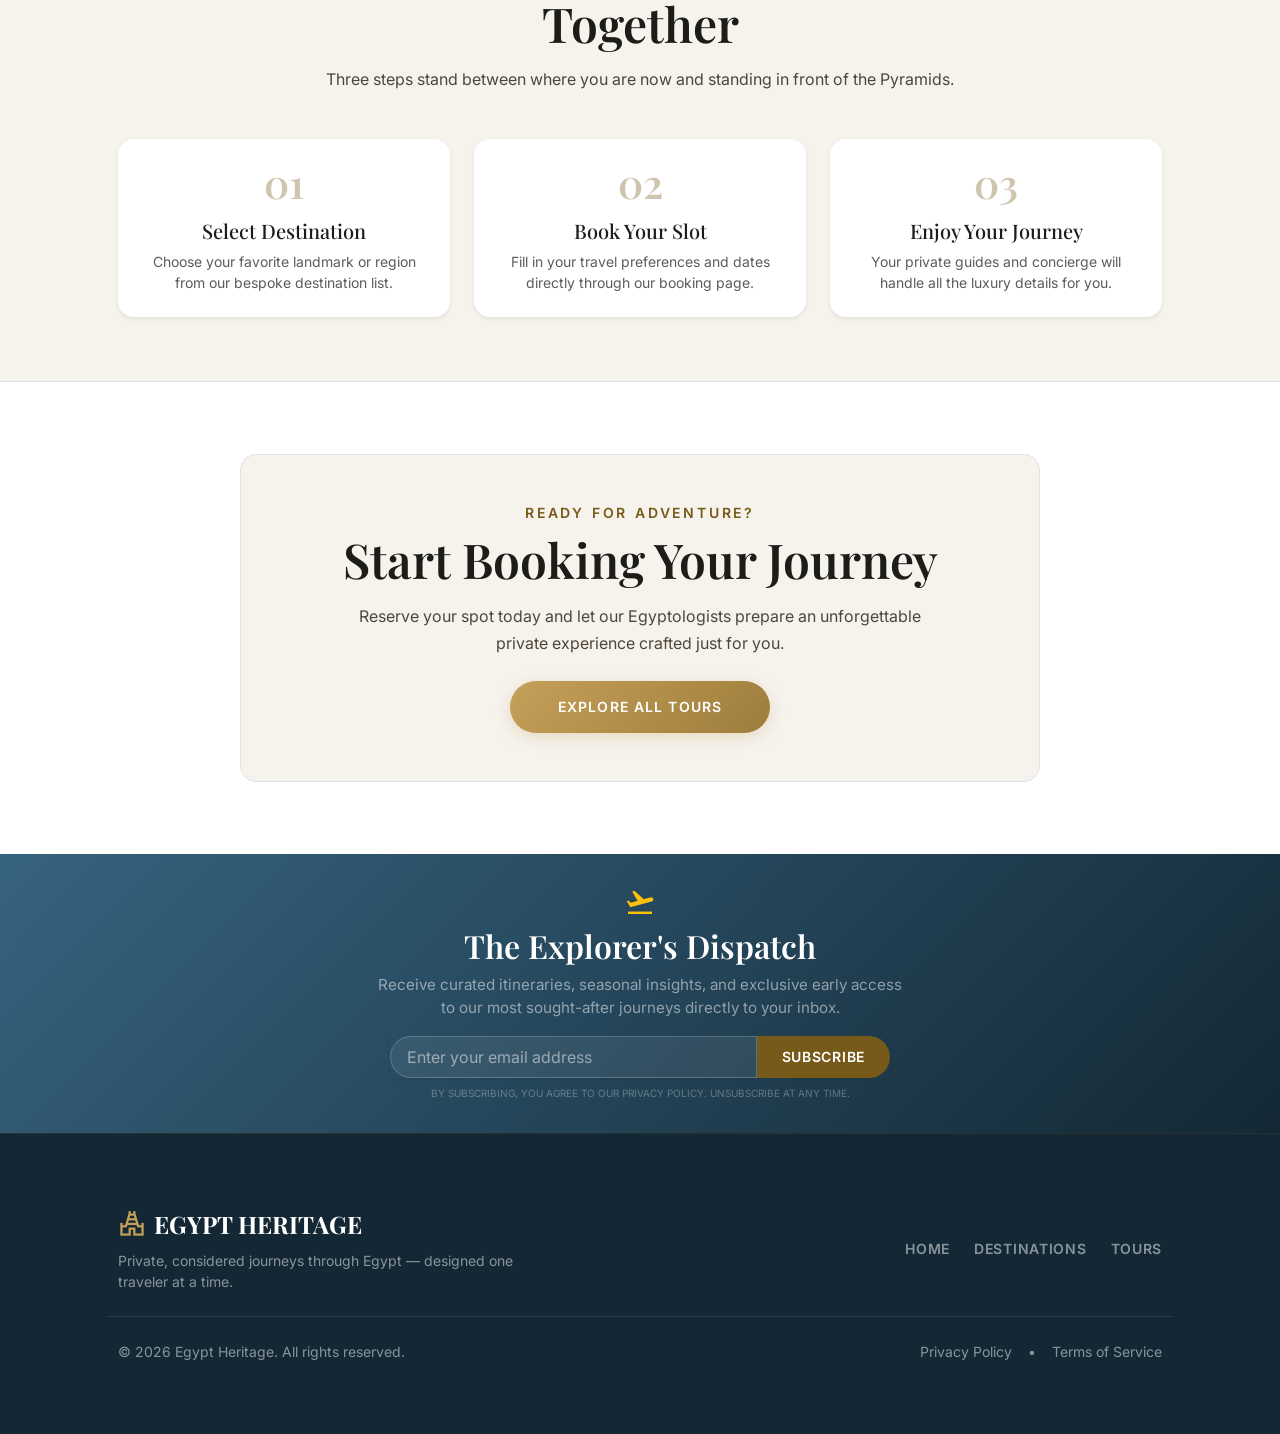
==== commit 2a1ee8b6: "Fix HTML formatting and update links" ====
--- a/index.html
+++ b/index.html
@@ -300,7 +300,7 @@
   </div>
 
   <script src="https://cdn.jsdelivr.net/npm/bootstrap@5.3.2/dist/js/bootstrap.bundle.min.js"></script>
-  <script src="./js/main.js"></script>
+  <script type="module" src="./js/main.js"></script>
 </body>
 
 </html>
--- a/css/home.css
+++ b/css/home.css
@@ -4,14 +4,33 @@
     color: #1c1c18;
 }
 
-.text-primary-custom { color: #775a19; }
-.text-secondary-custom { color: #36637f; }
-.text-on-surface-variant { color: #4e4639; }
-.text-gold { color: #c5a059 !important; }
-
-.bg-surface-custom { background-color: #fcf9f3; }
-.bg-surface-low { background-color: #f6f3ed; }
-.bg-surface-container { background-color: #f0eee8; }
+.text-primary-custom {
+    color: #775a19;
+}
+
+.text-secondary-custom {
+    color: #36637f;
+}
+
+.text-on-surface-variant {
+    color: #4e4639;
+}
+
+.text-gold {
+    color: #c5a059 !important;
+}
+
+.bg-surface-custom {
+    background-color: #fcf9f3;
+}
+
+.bg-surface-low {
+    background-color: #f6f3ed;
+}
+
+.bg-surface-container {
+    background-color: #f0eee8;
+}
 
 .bg-primary-custom {
     background-color: #775a19;
@@ -23,9 +42,13 @@
     color: #ffffff;
 }
 
-.bg-dark-custom { background-color: #132834; }
-
-.font-headline { font-family: 'Playfair Display', serif; }
+.bg-dark-custom {
+    background-color: #132834;
+}
+
+.font-headline {
+    font-family: 'Playfair Display', serif;
+}
 
 .display-lg {
     font-size: 64px;
@@ -64,10 +87,12 @@
 }
 
 .custom-luxury-nav {
-    padding: 1.25rem 0;
-    background: linear-gradient(to bottom, rgba(19, 40, 52, 0.85) 0%, rgba(19, 40, 52, 0) 100%);
-    backdrop-filter: blur(4px);
-    -webkit-backdrop-filter: blur(4px);
+    padding: 1rem 0;
+    background-color: rgba(19, 40, 52, 0.95) !important;
+    backdrop-filter: blur(10px);
+    -webkit-backdrop-filter: blur(10px);
+    border-bottom: 1px solid rgba(197, 160, 89, 0.25);
+    box-shadow: 0 4px 20px rgba(0, 0, 0, 0.15);
     z-index: 1030;
 }
 
@@ -256,4 +281,18 @@
 
 .form-control-custom::placeholder {
     color: rgba(255, 255, 255, 0.5);
-}+}
+
+
+@media (min-width: 992px) {
+
+    .custom-luxury-nav .navbar-brand,
+    .custom-luxury-nav .nav-auth-wrapper {
+        flex: 1 1 0%;
+    }
+
+    .custom-luxury-nav .navbar-nav {
+        flex: 2 1 auto;
+        justify-content: center;
+    }
+}
